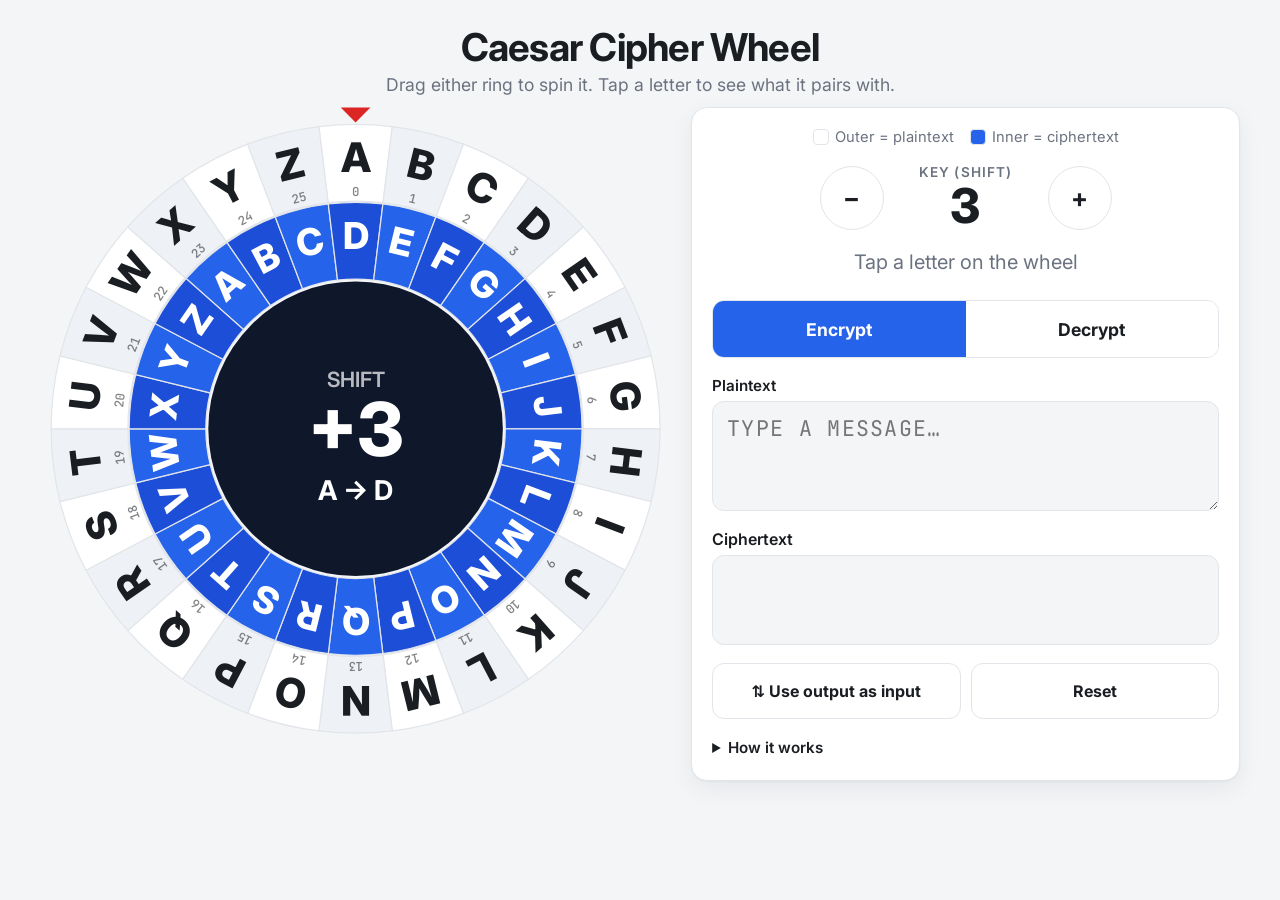
==== caesar/index.html @ 60fc0464 "fixing spelling of folder!" ====
<!DOCTYPE html>
<html lang="en">
<head>
<meta charset="utf-8">
<meta name="viewport" content="width=device-width, initial-scale=1, viewport-fit=cover">
<title>Caesar Cipher Wheel</title>
<link rel="preconnect" href="https://fonts.googleapis.com">
<link rel="preconnect" href="https://fonts.gstatic.com" crossorigin>
<link href="https://fonts.googleapis.com/css2?family=Inter:wght@400;500;600;700;800&family=JetBrains+Mono:wght@500;700&display=swap" rel="stylesheet">
<style>
  :root{
    --bg:#f4f5f7;
    --card:#ffffff;
    --ink:#1a1d21;
    --muted:#6b7280;
    --border:#e2e5e9;
    --accent:#2563eb;
    --accent-ink:#ffffff;
    --outer-a:#ffffff;
    --outer-b:#eef1f5;
    --outer-ink:#1a1d21;
    --inner-a:#2563eb;
    --inner-b:#1d4ed8;
    --inner-ink:#ffffff;
    --hub:#0f172a;
    --hub-ink:#ffffff;
    --hi:#f59e0b;
    --hi-ink:#1a1d21;
    --pointer:#dc2626;
  }
  @media (prefers-color-scheme: dark){
    :root:not([data-theme="light"]){
      --bg:#0d1117; --card:#161b22; --ink:#e6edf3; --muted:#8b949e; --border:#30363d;
      --accent:#3b82f6; --outer-a:#1f2630; --outer-b:#19202a; --outer-ink:#e6edf3;
      --inner-a:#1d4ed8; --inner-b:#1e40af; --hub:#000000; --hi:#fbbf24;
    }
  }
  :root[data-theme="dark"]{
    --bg:#0d1117; --card:#161b22; --ink:#e6edf3; --muted:#8b949e; --border:#30363d;
    --accent:#3b82f6; --outer-a:#1f2630; --outer-b:#19202a; --outer-ink:#e6edf3;
    --inner-a:#1d4ed8; --inner-b:#1e40af; --hub:#000000; --hi:#fbbf24;
  }

  *{box-sizing:border-box}
  html,body{margin:0}
  body{
    background:var(--bg);
    color:var(--ink);
    font-family:"Inter",system-ui,-apple-system,sans-serif;
    min-height:100vh;
    padding:max(16px, env(safe-area-inset-top)) 16px 24px;
    -webkit-tap-highlight-color:transparent;
  }
  header{max-width:1200px;margin:0 auto 12px;text-align:center}
  h1{font-size:clamp(1.5rem,4vw,2.4rem);margin:.2em 0 .1em;letter-spacing:-.02em}
  header p{margin:0;color:var(--muted);font-size:clamp(.95rem,2.2vw,1.1rem)}

  main{
    max-width:1200px;margin:0 auto;
    display:grid;gap:20px;
    grid-template-columns:1fr;
    align-items:start;
  }
  @media (min-width:900px){
    main{grid-template-columns:minmax(0,1.15fr) minmax(320px,1fr)}
  }

  .wheel-wrap{
    position:relative;
    width:100%;
    max-width:min(100%, 78vh);
    margin:0 auto;
    aspect-ratio:1/1;
  }
  svg#wheel{
    width:100%;height:100%;display:block;
    touch-action:none;user-select:none;-webkit-user-select:none;
    cursor:grab;
  }
  svg#wheel.dragging{cursor:grabbing}
  .seg{stroke:var(--border);stroke-width:2}
  .outer .seg.a{fill:var(--outer-a)} .outer .seg.b{fill:var(--outer-b)}
  .inner .seg.a{fill:var(--inner-a)} .inner .seg.b{fill:var(--inner-b)}
  .outer text{fill:var(--outer-ink)}
  .inner text{fill:var(--inner-ink)}
  .letter{font-family:"Inter",sans-serif;font-weight:800;text-anchor:middle;dominant-baseline:central;pointer-events:none}
  .num{font-family:"JetBrains Mono",monospace;font-weight:500;font-size:20px;text-anchor:middle;dominant-baseline:central;pointer-events:none;opacity:.55}
  .cell.hi .seg{fill:var(--hi)!important}
  .cell.hi text{fill:var(--hi-ink)!important}
  .hub{fill:var(--hub)}
  .hub-label{fill:var(--hub-ink);font-family:"Inter",sans-serif;text-anchor:middle;dominant-baseline:central;pointer-events:none}
  .pointer{fill:var(--pointer)}

  .panel{
    background:var(--card);border:1px solid var(--border);border-radius:16px;
    padding:20px;display:flex;flex-direction:column;gap:18px;
    box-shadow:0 1px 2px rgba(16,24,40,.04),0 8px 24px rgba(16,24,40,.06);
  }
  .shift-row{display:flex;align-items:center;justify-content:center;gap:12px}
  .shift-display{text-align:center;min-width:140px}
  .shift-display .label{font-size:.85rem;color:var(--muted);text-transform:uppercase;letter-spacing:.08em;font-weight:600}
  .shift-display .val{font-size:3rem;font-weight:800;line-height:1.1;font-variant-numeric:tabular-nums}
  button{
    font:inherit;font-weight:700;border:1px solid var(--border);
    background:var(--card);color:var(--ink);border-radius:12px;
    min-height:56px;min-width:56px;padding:0 16px;font-size:1.2rem;cursor:pointer;
    touch-action:manipulation;
  }
  button:active{transform:scale(.96)}
  button.primary{background:var(--accent);color:var(--accent-ink);border-color:var(--accent)}
  .round{border-radius:50%;width:64px;height:64px;font-size:1.6rem;padding:0}

  .seg-toggle{display:grid;grid-template-columns:1fr 1fr;border:1px solid var(--border);border-radius:12px;overflow:hidden}
  .seg-toggle button{border:0;border-radius:0;font-size:1.1rem}
  .seg-toggle button[aria-pressed="true"]{background:var(--accent);color:var(--accent-ink)}

  label.field{display:flex;flex-direction:column;gap:6px;font-weight:600;font-size:.95rem}
  textarea, .out{
    font-family:"JetBrains Mono",monospace;font-size:1.35rem;letter-spacing:.06em;
    width:100%;border:1px solid var(--border);border-radius:12px;padding:12px 14px;
    background:var(--bg);color:var(--ink);min-height:90px;resize:vertical;
    text-transform:uppercase;word-break:break-word;
  }
  .out{min-height:90px;white-space:pre-wrap;font-weight:700}
  .out-row{display:flex;gap:10px}
  .out-row button{font-size:1rem;flex:1}

  .pair{
    text-align:center;font-size:1.25rem;min-height:1.6em;color:var(--muted)
  }
  .pair b{color:var(--ink);font-family:"JetBrains Mono",monospace;font-size:1.6rem}

  .legend{display:flex;gap:16px;justify-content:center;flex-wrap:wrap;font-size:.92rem;color:var(--muted)}
  .legend span{display:inline-flex;align-items:center;gap:6px}
  .sw{width:16px;height:16px;border-radius:4px;border:1px solid var(--border);display:inline-block}

  details{color:var(--muted);font-size:.95rem;line-height:1.5}
  summary{cursor:pointer;font-weight:600;color:var(--ink)}
</style>
</head>
<body>
<header>
  <h1>Caesar Cipher Wheel</h1>
  <p>Drag either ring to spin it. Tap a letter to see what it pairs with.</p>
</header>

<main>
  <div class="wheel-wrap">
    <svg id="wheel" viewBox="-500 -520 1000 1020" aria-label="Caesar cipher wheel">
      <g id="outer" class="outer"></g>
      <g id="inner" class="inner"></g>
      <circle class="hub" r="238"></circle>
      <text class="hub-label" y="-80" font-size="34" font-weight="600" opacity=".7">SHIFT</text>
      <text id="hubShift" class="hub-label" y="0" font-size="120" font-weight="800">+3</text>
      <text id="hubPair" class="hub-label" y="100" font-size="44" font-weight="700" font-family="JetBrains Mono, monospace">A → D</text>
      <path class="pointer" d="M -24 -519 L 24 -519 L 0 -495 Z"></path>
    </svg>
  </div>

  <section class="panel">
    <div class="legend">
      <span><i class="sw" style="background:var(--outer-a)"></i>Outer = plaintext</span>
      <span><i class="sw" style="background:var(--inner-a)"></i>Inner = ciphertext</span>
    </div>

    <div class="shift-row">
      <button class="round" id="minus" aria-label="Rotate inner wheel back">−</button>
      <div class="shift-display">
        <div class="label">Key (shift)</div>
        <div class="val" id="shiftVal">3</div>
      </div>
      <button class="round" id="plus" aria-label="Rotate inner wheel forward">+</button>
    </div>

    <div class="pair" id="pairText">Tap a letter on the wheel</div>

    <div class="seg-toggle" role="group" aria-label="Mode">
      <button id="modeEnc" aria-pressed="true">Encrypt</button>
      <button id="modeDec" aria-pressed="false">Decrypt</button>
    </div>

    <label class="field">
      <span id="inLabel">Plaintext</span>
      <textarea id="input" rows="3" autocomplete="off" autocapitalize="characters" spellcheck="false" placeholder="Type a message…"></textarea>
    </label>

    <div class="field" style="display:flex;flex-direction:column;gap:6px;font-weight:600">
      <span id="outLabel">Ciphertext</span>
      <div class="out" id="output" aria-live="polite"></div>
    </div>

    <div class="out-row">
      <button id="swap">⇅ Use output as input</button>
      <button id="reset">Reset</button>
    </div>

    <details>
      <summary>How it works</summary>
      <p>Each letter on the outer ring (plaintext) lines up with a letter on the inner ring (ciphertext).
      The <b>shift</b> is how many places the inner ring has moved. To <b>encrypt</b>, find your letter on the outer ring
      and read the inner letter next to it. To <b>decrypt</b>, find the letter on the inner ring and read the outer letter.</p>
    </details>
  </section>
</main>

<script>
(() => {
  const N = 26, STEP = 360 / N;
  const ABC = "ABCDEFGHIJKLMNOPQRSTUVWXYZ";
  const NS = "http://www.w3.org/2000/svg";
  const svg = document.getElementById("wheel");
  const gOuter = document.getElementById("outer");
  const gInner = document.getElementById("inner");

  const rings = {
    outer: { g: gOuter, r1: 368, r2: 492, tr: 440, nr: 384, fs: 66, rot: 0, cells: [] },
    inner: { g: gInner, r1: 242, r2: 366, tr: 312, nr: 0,   fs: 60, rot: -3 * STEP, cells: [] },
  };

  const pt = (r, deg) => {
    const a = deg * Math.PI / 180;
    return [r * Math.sin(a), -r * Math.cos(a)];
  };
  const sector = (r1, r2) => {
    const h = STEP / 2;
    const [ax, ay] = pt(r2, -h), [bx, by] = pt(r2, h), [cx, cy] = pt(r1, h), [dx, dy] = pt(r1, -h);
    return `M${ax} ${ay}A${r2} ${r2} 0 0 1 ${bx} ${by}L${cx} ${cy}A${r1} ${r1} 0 0 0 ${dx} ${dy}Z`;
  };

  for (const [name, ring] of Object.entries(rings)) {
    const d = sector(ring.r1, ring.r2);
    for (let i = 0; i < N; i++) {
      const cell = document.createElementNS(NS, "g");
      cell.setAttribute("class", "cell");
      cell.setAttribute("transform", `rotate(${i * STEP})`);
      cell.dataset.ring = name;
      cell.dataset.idx = i;
      const p = document.createElementNS(NS, "path");
      p.setAttribute("d", d);
      p.setAttribute("class", "seg " + (i % 2 ? "b" : "a"));
      const t = document.createElementNS(NS, "text");
      t.setAttribute("class", "letter");
      t.setAttribute("y", -ring.tr);
      t.setAttribute("font-size", ring.fs);
      t.textContent = ABC[i];
      cell.append(p, t);
      if (ring.nr) {
        const n = document.createElementNS(NS, "text");
        n.setAttribute("class", "num");
        n.setAttribute("y", -ring.nr);
        n.textContent = i;
        cell.append(n);
      }
      ring.g.append(cell);
      ring.cells.push(cell);
    }
  }

  const mod = (a, n) => ((a % n) + n) % n;
  const getShift = () => mod(Math.round((rings.outer.rot - rings.inner.rot) / STEP), N);

  // ---- state ----
  let mode = "enc";
  let selection = null; // {ring:'outer'|'inner', idx}

  const $ = id => document.getElementById(id);
  const input = $("input"), output = $("output");

  function applyRot() {
    for (const ring of Object.values(rings)) ring.g.setAttribute("transform", `rotate(${ring.rot})`);
  }

  function render() {
    applyRot();
    const s = getShift();
    $("shiftVal").textContent = s;
    $("hubShift").textContent = "+" + s;
    $("hubPair").textContent = `A → ${ABC[s]}`;

    // highlight
    for (const r of Object.values(rings)) r.cells.forEach(c => c.classList.remove("hi"));
    if (selection) {
      let p, c;
      if (selection.ring === "outer") { p = selection.idx; c = mod(p + s, N); }
      else { c = selection.idx; p = mod(c - s, N); }
      rings.outer.cells[p].classList.add("hi");
      rings.inner.cells[c].classList.add("hi");
      $("pairText").innerHTML = mode === "enc" || selection.ring === "outer"
        ? `Plain <b>${ABC[p]}</b> → Cipher <b>${ABC[c]}</b>`
        : `Cipher <b>${ABC[c]}</b> → Plain <b>${ABC[p]}</b>`;
    } else {
      $("pairText").textContent = "Tap a letter on the wheel";
    }

    // message
    const k = mode === "enc" ? s : N - s;
    output.textContent = [...input.value.toUpperCase()].map(ch => {
      const i = ABC.indexOf(ch);
      return i < 0 ? ch : ABC[(i + k) % N];
    }).join("");
  }

  // ---- animation / snapping ----
  let anim = null;
  function animateTo(targets, dur = 220) {
    cancelAnimationFrame(anim);
    const start = performance.now();
    const from = { outer: rings.outer.rot, inner: rings.inner.rot };
    const tick = now => {
      const t = Math.min(1, (now - start) / dur);
      const e = 1 - Math.pow(1 - t, 3);
      for (const k in targets) rings[k].rot = from[k] + (targets[k] - from[k]) * e;
      render();
      if (t < 1) anim = requestAnimationFrame(tick);
    };
    anim = requestAnimationFrame(tick);
  }
  const snap = v => Math.round(v / STEP) * STEP;

  function stepInner(delta) {
    // + makes the shift bigger: inner ring rotates counter-clockwise
    const target = snap(rings.inner.rot) - delta * STEP;
    animateTo({ inner: target });
  }

  // ---- dragging ----
  function svgPoint(e) {
    const p = svg.createSVGPoint();
    p.x = e.clientX; p.y = e.clientY;
    return p.matrixTransform(svg.getScreenCTM().inverse());
  }
  const angleOf = p => Math.atan2(p.x, -p.y) * 180 / Math.PI;

  let drag = null;
  svg.addEventListener("pointerdown", e => {
    const p = svgPoint(e);
    const r = Math.hypot(p.x, p.y);
    if (r > 500) return;
    const which = r >= rings.outer.r1 ? "outer" : "inner"; // hub drags the inner ring
    cancelAnimationFrame(anim);
    drag = {
      id: e.pointerId, ring: which, startRot: rings[which].rot,
      lastAngle: angleOf(p), total: 0, moved: 0, sx: e.clientX, sy: e.clientY,
      target: e.target.closest(".cell"),
    };
    svg.setPointerCapture(e.pointerId);
    svg.classList.add("dragging");
    e.preventDefault();
  });
  svg.addEventListener("pointermove", e => {
    if (!drag || e.pointerId !== drag.id) return;
    const a = angleOf(svgPoint(e));
    let d = a - drag.lastAngle;
    if (d > 180) d -= 360; else if (d < -180) d += 360;
    drag.lastAngle = a;
    drag.total += d;
    drag.moved = Math.max(drag.moved, Math.hypot(e.clientX - drag.sx, e.clientY - drag.sy));
    if (drag.moved > 6) {
      rings[drag.ring].rot = drag.startRot + drag.total;
      render();
    }
  });
  function endDrag(e) {
    if (!drag || e.pointerId !== drag.id) return;
    svg.classList.remove("dragging");
    if (drag.moved <= 6) {
      if (drag.target) {
        const ring = drag.target.dataset.ring, idx = +drag.target.dataset.idx;
        selection = (selection && selection.ring === ring && selection.idx === idx) ? null : { ring, idx };
        render();
      }
    } else {
      animateTo({ [drag.ring]: snap(rings[drag.ring].rot) });
    }
    drag = null;
  }
  svg.addEventListener("pointerup", endDrag);
  svg.addEventListener("pointercancel", endDrag);

  // ---- controls ----
  $("plus").onclick = () => stepInner(1);
  $("minus").onclick = () => stepInner(-1);

  function setMode(m) {
    mode = m;
    $("modeEnc").setAttribute("aria-pressed", m === "enc");
    $("modeDec").setAttribute("aria-pressed", m === "dec");
    $("inLabel").textContent = m === "enc" ? "Plaintext" : "Ciphertext";
    $("outLabel").textContent = m === "enc" ? "Ciphertext" : "Plaintext";
    selectLastTyped();
    render();
  }
  $("modeEnc").onclick = () => setMode("enc");
  $("modeDec").onclick = () => setMode("dec");

  function selectLastTyped() {
    const letters = input.value.toUpperCase().replace(/[^A-Z]/g, "");
    if (!letters) return;
    selection = { ring: mode === "enc" ? "outer" : "inner", idx: ABC.indexOf(letters.at(-1)) };
  }
  input.addEventListener("input", () => { selectLastTyped(); render(); });

  $("swap").onclick = () => {
    input.value = output.textContent;
    setMode(mode === "enc" ? "dec" : "enc");
  };
  $("reset").onclick = () => {
    input.value = "";
    selection = null;
    animateTo({ outer: 0, inner: -3 * STEP });
  };

  document.addEventListener("keydown", e => {
    if (e.target === input) return;
    if (e.key === "ArrowRight" || e.key === "ArrowUp") { stepInner(1); e.preventDefault(); }
    if (e.key === "ArrowLeft" || e.key === "ArrowDown") { stepInner(-1); e.preventDefault(); }
  });

  render();
})();
</script>
</body>
</html>
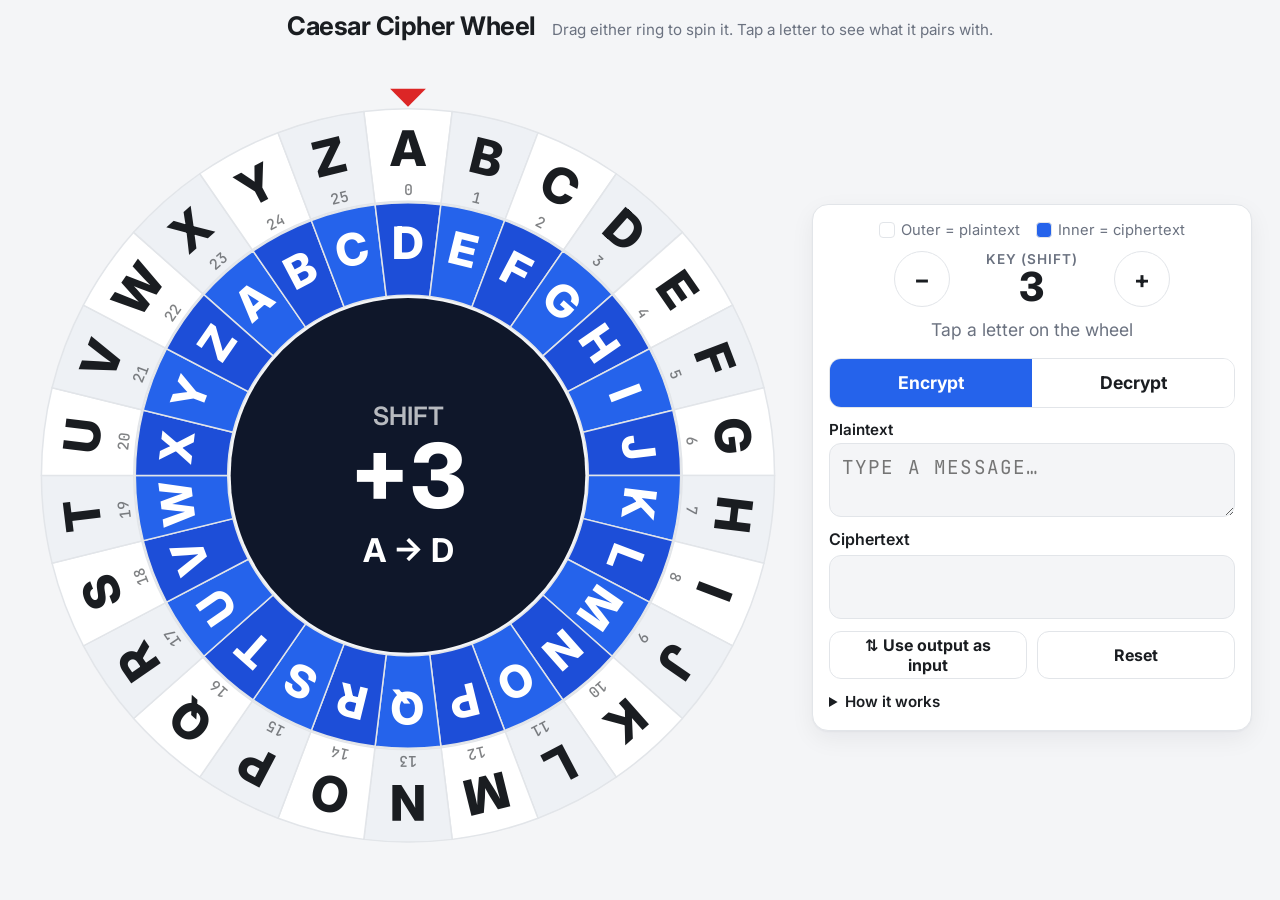
==== commit 819022d0: "fitting onto screen" ====
--- a/caesar/index.html
+++ b/caesar/index.html
@@ -136,6 +136,43 @@
 
   details{color:var(--muted);font-size:.95rem;line-height:1.5}
   summary{cursor:pointer;font-weight:600;color:var(--ink)}
+
+  /* ---- Laptop / desktop: fit everything on one screen ---- */
+  @media (min-width:900px){
+    body{
+      height:100vh;height:100dvh;min-height:0;
+      padding:10px 20px 14px;
+      display:flex;flex-direction:column;
+    }
+    header{
+      margin:0 auto 8px;display:flex;align-items:baseline;justify-content:center;
+      gap:16px;flex-wrap:wrap;
+    }
+    h1{font-size:1.6rem;margin:0}
+    header p{font-size:.95rem}
+    main{
+      flex:1;min-height:0;max-width:none;width:100%;
+      grid-template-columns:auto minmax(340px,440px);
+      grid-template-rows:100%;
+      justify-content:center;align-items:stretch;gap:24px;
+    }
+    .wheel-wrap{
+      --wheel:min(calc(100vh - 70px), calc(100vw - 520px));
+      --wheel:min(calc(100dvh - 70px), calc(100vw - 520px));
+      width:var(--wheel);height:var(--wheel);max-width:none;margin:0;align-self:center;
+    }
+    .panel{
+      padding:16px;gap:12px;overflow-y:auto;min-height:0;
+      align-self:center;max-height:100%;
+    }
+    button{min-height:48px;font-size:1.05rem}
+    .round{width:56px;height:56px;font-size:1.5rem}
+    .shift-display .val{font-size:2.5rem;line-height:1}
+    .pair{font-size:1.1rem;min-height:1.5em}
+    .pair b{font-size:1.4rem}
+    textarea,.out{font-size:1.2rem;min-height:64px;padding:10px 12px}
+    label.field,.panel .field{gap:4px}
+  }
 </style>
 </head>
 <body>
@@ -181,7 +218,7 @@
 
     <label class="field">
       <span id="inLabel">Plaintext</span>
-      <textarea id="input" rows="3" autocomplete="off" autocapitalize="characters" spellcheck="false" placeholder="Type a message…"></textarea>
+      <textarea id="input" rows="2" autocomplete="off" autocapitalize="characters" spellcheck="false" placeholder="Type a message…"></textarea>
     </label>
 
     <div class="field" style="display:flex;flex-direction:column;gap:6px;font-weight:600">
